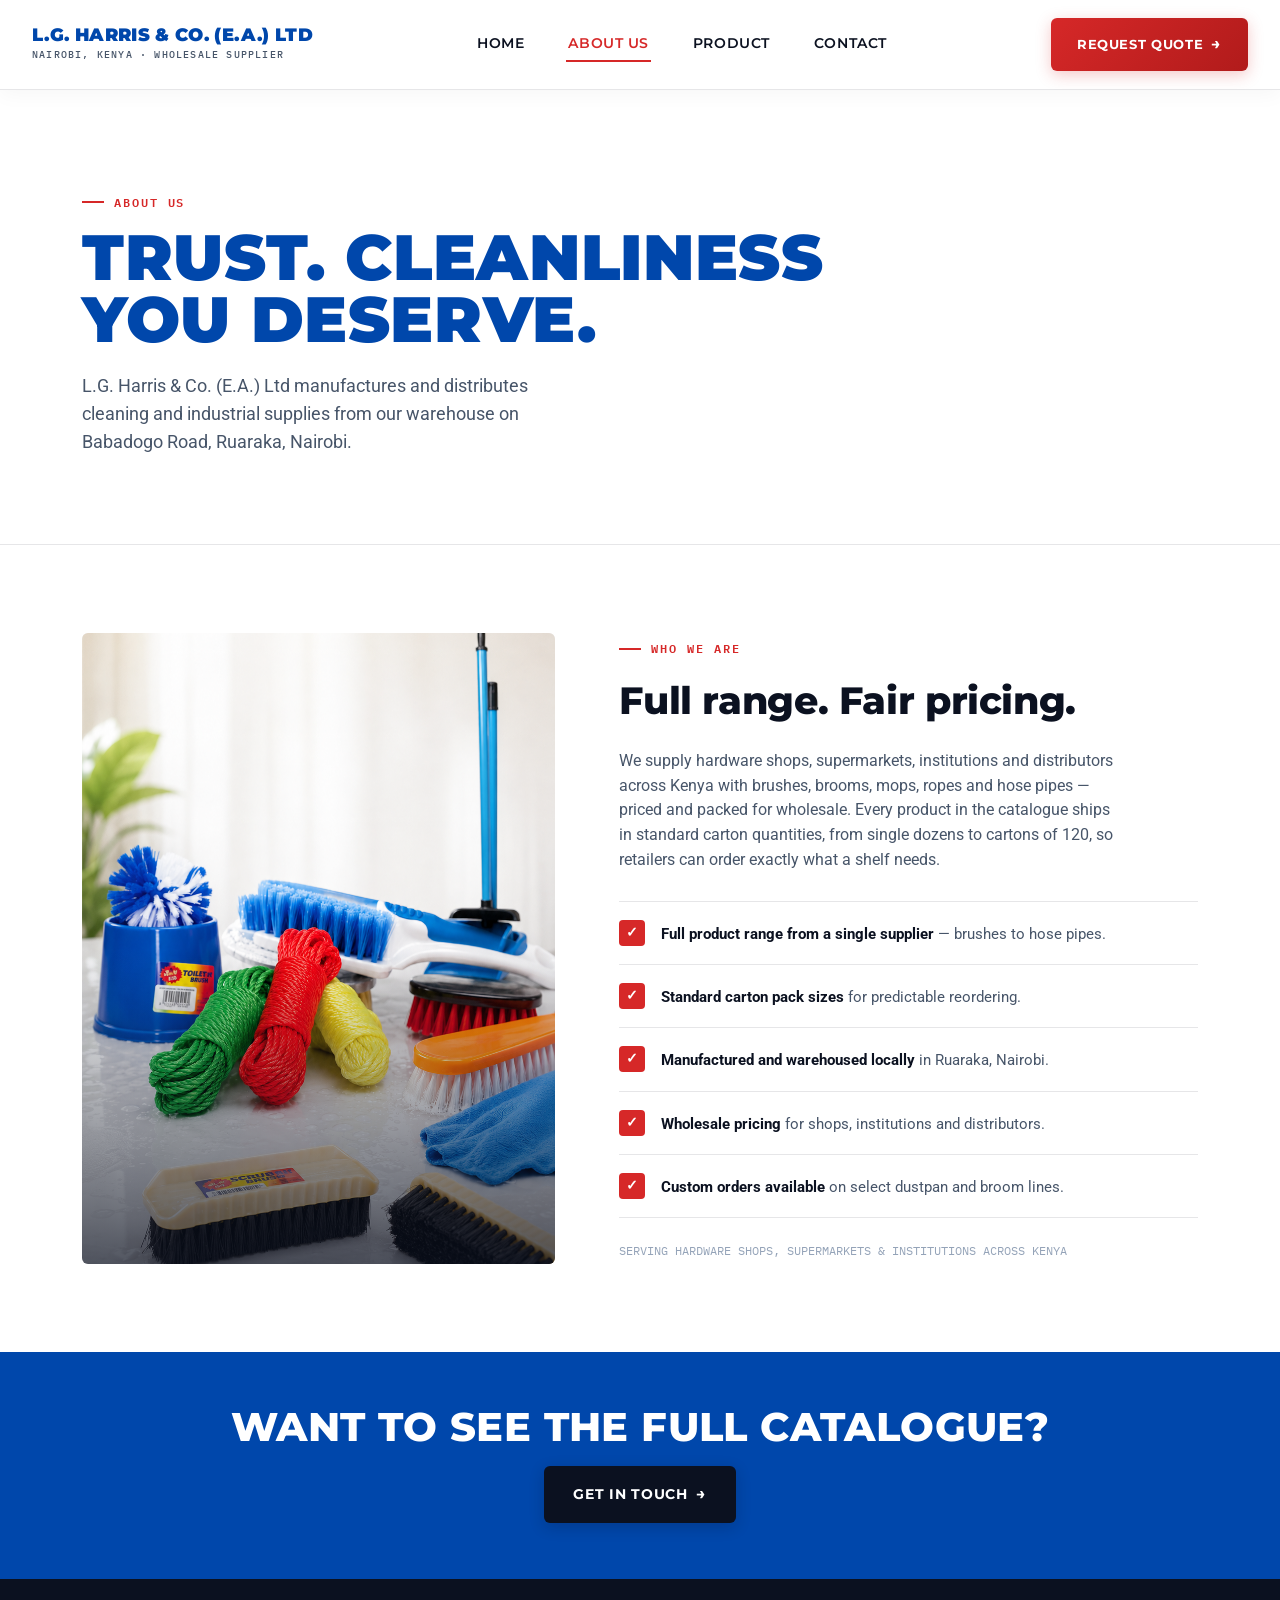
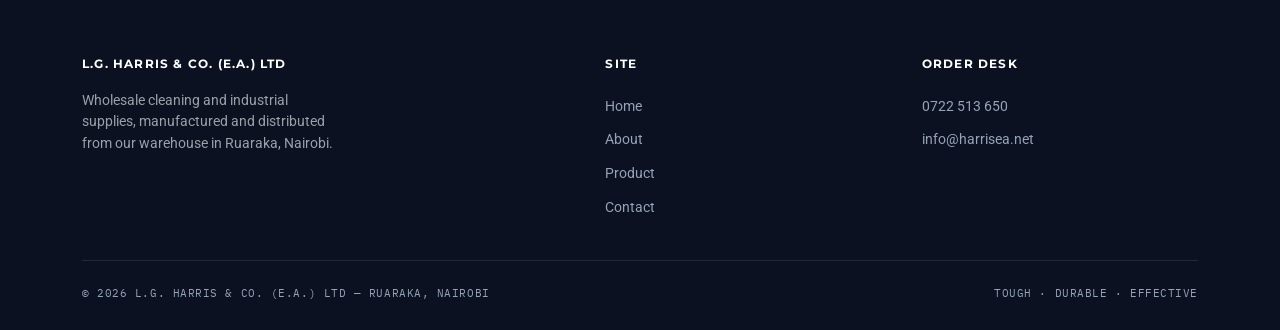
==== about us.html @ bb318edc "Added website files" ====
<!DOCTYPE html>
<html lang="en">
<head>
<meta charset="UTF-8">
<meta name="viewport" content="width=device-width, initial-scale=1.0">
<title>About — L.G. Harris & Co. (E.A.) Ltd</title>
<meta name="description" content="Who L.G. Harris & Co. (E.A.) Ltd is and how we supply wholesale cleaning and industrial supplies across Kenya.">
<link rel="stylesheet" href="styles.css">
</head>
<body>

<header class="site-nav">
  <div class="nav-inner">
        <a href="index.html" class="logo">
      <span class="logo-main">L.G. Harris &amp; Co. (E.A.) Ltd</span>
      <span class="logo-sub">Nairobi, Kenya · Wholesale Supplier</span>
    </a>
    <nav class="primary-links">
      <a href="index.html">Home</a>
      <a href="about us.html" aria-current="page">About Us</a>
      <a href="product.html">Product</a>
      <a href="contact.html">Contact</a>
    </nav>
    <a href="contact.html" class="nav-cta">Request Quote</a>
    <button class="hamburger" aria-label="Toggle menu">
      <span></span><span></span><span></span>
    </button>
  </div>
  <div class="mobile-panel">
    <a href="index.html">Home</a>
    <a href="about us.html">About US</a>
    <a href="product.html">Product</a>
    <a href="contact.html">Contact</a>
  </div>
</header>

<section class="hero" style="padding-bottom:56px;">
  <div class="wrap">
    <span class="eyebrow">About Us</span>
    <h1 class="display" style="font-size:clamp(38px,5.5vw,64px); margin-top:16px;">Trust. Cleanliness<br>you deserve.</h1>
    <p class="lede" style="margin-top:18px;">L.G. Harris &amp; Co. (E.A.) Ltd manufactures and distributes cleaning and industrial supplies from our warehouse on Babadogo Road, Ruaraka, Nairobi.</p>
  </div>
</section>

<section class="section">
  <div class="wrap">
    <div class="about-grid">
            <div class="about-media reveal">
        <img src="images/about-warehouse.jpg.png" alt="L.G. Harris Ruaraka Warehouse">
      
      </div>
      <div class="reveal">
        <span class="eyebrow">Who We Are</span>
        <h2 style="font-size:clamp(28px,3.6vw,38px); margin:14px 0 18px;">Full range. Fair pricing.</h2>
        <p style="color:var(--steel); font-size:16px; max-width:56ch;">
          We supply hardware shops, supermarkets, institutions and distributors across Kenya with brushes, brooms, mops, ropes and hose pipes — priced and packed for wholesale. Every product in the catalogue ships in standard carton quantities, from single dozens to cartons of 120, so retailers can order exactly what a shelf needs.
        </p>

        <div class="value-list">
          <div class="value-item">
            <div class="check">✓</div>
            <p><strong>Full product range from a single supplier</strong> — brushes to hose pipes.</p>
          </div>
          <div class="value-item">
            <div class="check">✓</div>
            <p><strong>Standard carton pack sizes</strong> for predictable reordering.</p>
          </div>
          <div class="value-item">
            <div class="check">✓</div>
            <p><strong>Manufactured and warehoused locally</strong> in Ruaraka, Nairobi.</p>
          </div>
          <div class="value-item">
            <div class="check">✓</div>
            <p><strong>Wholesale pricing</strong> for shops, institutions and distributors.</p>
          </div>
          <div class="value-item">
            <div class="check">✓</div>
            <p><strong>Custom orders available</strong> on select dustpan and broom lines.</p>
          </div>
        </div>
        <p class="timeline-note">SERVING HARDWARE SHOPS, SUPERMARKETS &amp; INSTITUTIONS ACROSS KENYA</p>
      </div>
    </div>
  </div>
</section>

<section class="cta-banner">
  <div class="wrap">
    <h2 class="display" style="letter-spacing:0.01em;">Want to see the full catalogue?</h2>
    <a href="contact.html" class="btn btn-primary">Get In Touch</a>
  </div>
</section>

<footer>
  <div class="wrap">
    <div class="footer-grid">
      <div>
        <h5>L.G. Harris &amp; Co. (E.A.) Ltd</h5>
        <p style="color:#9BA0A9; font-size:14px; max-width:32ch;">Wholesale cleaning and industrial supplies, manufactured and distributed from our warehouse in Ruaraka, Nairobi.</p>
      </div>
      <div>
        <h5>Site</h5>
        <a href="index.html">Home</a>
        <a href="about.html">About</a>
        <a href="product.html">Product</a>
        <a href="contact.html">Contact</a>
      </div>
      <div>
        <h5>Order Desk</h5>
        <a href="tel:+254722513650">0722 513 650</a>
        <a href="mailto:info@harrisea.net">info@harrisea.net</a>
      </div>
    </div>
    <div class="footer-bottom">
      <span>© 2026 L.G. HARRIS &amp; CO. (E.A.) LTD — RUARAKA, NAIROBI</span>
      <span>TOUGH · DURABLE · EFFECTIVE</span>
    </div>
  </div>
  <!-- Image Modal -->
<div id="imageModal" class="modal">
  <span class="modal-close">&times;</span>
  <img class="modal-content" id="modalImg">
</div>
</footer>
<script src="script.js"></script>
</body>
</html>
---- styles.css ----
/* ============================================
   L.G. HARRIS & CO. — shared stylesheet
   ============================================ */

@import url('https://fonts.googleapis.com/css2?family=Montserrat:wght@400;500;600;700;800;900&family=Roboto:wght@300;400;500;700&family=IBM+Plex+Mono:wght@500;600&display=swap');

:root{
  --blue:#0B1120;        
  --blue-soft:#1E293B;   
  --green:#0E8A4F;       
  --green-dark:#0A6B3D;
  --red:#D62828;         
  --yellow:#F2A93B;      
  --yellow-deep:#D68B1E;
  --paper:#FFFFFF;       
  --paper-dim:#F8FAFC;   
  --steel:#475569;       
  --steel-light:#94A3B8; 
  --line: rgba(11,17,32,0.10);
  --line-light: rgba(255,255,255,0.10);
  --radius: 6px;
}

*,*::before,*::after{ box-sizing:border-box; }
html{ scroll-behavior:smooth; }
body{
  margin:0;
  background:var(--paper);
  color:var(--blue);
  font-family:'Roboto', sans-serif;
  font-size:16px;
  line-height:1.55;
  -webkit-font-smoothing:antialiased;
}
img{ max-width:100%; display:block; }
a{ color:inherit; text-decoration:none; }
ul{ list-style:none; margin:0; padding:0; }
h1,h2,h3,h4{ margin:0; font-family:'Montserrat', sans-serif; font-weight:800; letter-spacing:-0.01em; }
p{ margin:0; }
button{ font-family:'Roboto', sans-serif; cursor:pointer; }

.eyebrow{ font-family:'IBM Plex Mono',monospace; font-size:12px; font-weight:600; letter-spacing:0.16em; text-transform:uppercase; color:var(--red); display:inline-flex; align-items:center; gap:10px; }
.eyebrow::before{ content:""; width:22px; height:2px; background:var(--red); display:inline-block; }
.display{ font-family:'Montserrat', sans-serif; font-weight:900; text-transform:uppercase; letter-spacing:0.01em; line-height:0.96; }
.wrap{ max-width:1180px; margin:0 auto; padding:0 32px; }
:focus-visible{ outline:3px solid var(--yellow); outline-offset:2px; }

/* NAV */
header.site-nav{ position:sticky; top:0; z-index:100; background:var(--paper); border-bottom:1px solid var(--line); box-shadow: 0 4px 20px rgba(11,17,32,0.04); }
.nav-inner{ display:flex; align-items:center; justify-content: space-between; padding:18px 32px; max-width:1280px; margin:0 auto; }
.logo{ display:flex; flex-direction:column; gap:3px; text-decoration:none; flex-shrink: 0; }
.logo-main{ font-family:'Montserrat', sans-serif; font-weight:900; font-size:18px; letter-spacing:0.02em; color:#0047AB; text-transform:uppercase; line-height:1; }
.logo-sub{ font-family:'IBM Plex Mono',monospace; font-size:10px; font-weight:500; letter-spacing:0.12em; color:var(--steel); text-transform:uppercase; }
nav.primary-links{ display:flex; align-items:center; gap:40px; flex-shrink: 0; }
nav.primary-links a{ font-family:'Montserrat', sans-serif; font-size:14px; font-weight:600; text-transform:uppercase; letter-spacing:0.04em; padding:6px 2px; border-bottom:2px solid transparent; transition:border-color .15s ease, color .15s ease; }
nav.primary-links a:hover, nav.primary-links a[aria-current="page"]{ border-color:var(--red); color:var(--red); }
.nav-cta{ display: inline-flex; align-items:center; gap:8px; background: linear-gradient(135deg, var(--red), #B11B1B); color: var(--paper); font-family:'Montserrat', sans-serif; font-size:13px; font-weight:700; text-transform:uppercase; letter-spacing:0.05em; padding:14px 26px; border:none; border-radius:var(--radius); transition:all 0.3s cubic-bezier(0.25, 0.8, 0.25, 1); box-shadow: 0 4px 15px rgba(214, 40, 40, 0.25); flex-shrink:0; position:relative; }
.nav-cta::after{ content:"→"; font-size:16px; font-weight:700; transition: transform 0.3s ease; }
.nav-cta:hover{ transform: translateY(-3px); box-shadow: 0 8px 25px rgba(214, 40, 40, 0.35); filter: brightness(1.1); }
.nav-cta:hover::after{ transform: translateX(4px); }
.hamburger{ display:none; flex-direction:column; gap:5px; background:none; border:none; padding:8px; }
.hamburger span{ width:24px; height:2px; background:var(--blue); }
.mobile-panel{ display:none; flex-direction:column; border-top:1px solid var(--line); background:var(--paper); }
.mobile-panel a{ padding:16px 32px; border-bottom:1px solid var(--line); font-family:'Montserrat', sans-serif; font-weight:600; text-transform:uppercase; font-size:14px; letter-spacing:0.04em; }
.mobile-panel.open{ display:flex; }

/* HERO */
.hero{ background:var(--paper); color:var(--blue); padding:96px 0 72px; position:relative; overflow:hidden; border-bottom: 1px solid var(--line); }
.hero .wrap{ position:relative; z-index:2; }
.hero-grid{ display:grid; grid-template-columns:1.1fr 0.7fr; gap:56px; align-items:end; }
.hero h1{ font-family:'Montserrat', sans-serif; font-weight:900; font-size:clamp(42px,6.2vw,84px); color:#0047AB; margin:18px 0 22px; }
.hero h1 .accent{ color:var(--red); }
.hero p.lede{ font-size:18px; color:var(--steel); max-width:46ch; margin-bottom:32px; }
.btn-row{ display:flex; gap:14px; flex-wrap:wrap; }
.btn{ display:inline-flex; align-items:center; gap:8px; padding:15px 28px; font-family:'Montserrat', sans-serif; font-size:14px; font-weight:700; text-transform:uppercase; letter-spacing:0.05em; border:1px solid transparent; border-radius:var(--radius); transition: all 0.3s cubic-bezier(0.25, 0.8, 0.25, 1); }
.btn::after{ content:"→"; font-size:16px; transition: transform 0.3s ease; }
.btn:hover::after{ transform: translateX(4px); }
.btn-primary{ background: linear-gradient(135deg, var(--yellow), var(--yellow-deep)); color:var(--blue); box-shadow: 0 4px 15px rgba(242, 169, 59, 0.3); }
.btn-primary:hover{ transform: translateY(-3px); box-shadow: 0 8px 25px rgba(242, 169, 59, 0.4); filter: brightness(1.1); }
.btn-outline{ border-color:var(--blue); color:var(--blue); }
.btn-outline:hover{ border-color:var(--red); color:var(--red); background: rgba(214, 40, 40, 0.05); }

/* STATS */
.stats{ background:var(--blue-soft); border-top:1px solid var(--line-light); }
.stats-grid{ display:grid; grid-template-columns:repeat(4,1fr); }
.stat{ padding:34px 20px; text-align:center; border-left:1px solid var(--line-light); }
.stat:first-child{ border-left:none; }
.stat .num{ font-family:'Montserrat', sans-serif; font-weight:900; font-size:42px; color:#FFFFFF; }
.stat .lbl{ font-family:'IBM Plex Mono',monospace; font-size:11px; letter-spacing:0.1em; text-transform:uppercase; color:#FFFFFF; margin-top:6px; }

/* SECTIONS */
.section{ padding:88px 0; }
.section.tight{ padding:64px 0; }
.section-head{ max-width:640px; margin-bottom:48px; }
.section-head h2{ font-family:'Montserrat', sans-serif; font-weight:800; font-size:clamp(30px,4vw,46px); margin:14px 0 16px; }
.section-head p{ color:var(--steel); font-size:16px; max-width:52ch; }
.section.on-dark{ background:var(--blue); color:var(--paper); }
.section.on-dark .section-head p{ color:var(--steel-light); }
.section.on-dim{ background:var(--paper-dim); }

/* CATEGORY GRID */
.cat-grid{ display:grid; grid-template-columns:repeat(3,1fr); gap:1px; background:var(--line); border:1px solid var(--line); border-radius:var(--radius); overflow:hidden; }
.cat-card{ background:var(--paper); padding:30px 26px; transition:all 0.3s ease; }
.cat-card:hover{ background:#fff; transform: translateY(-3px); }
.cat-card .idx{ font-family:'IBM Plex Mono',monospace; font-size:12px; color:var(--red); font-weight:600; }
.cat-card h3{ font-family:'Montserrat', sans-serif; font-size:19px; font-weight:700; margin:12px 0 8px; }
.cat-card p{ color:var(--steel); font-size:14px; margin-bottom:14px; }
.cat-card .pack{ font-family:'IBM Plex Mono',monospace; font-size:12px; color:var(--steel-light); border-top:1px dashed var(--line); padding-top:12px; }

/* PRODUCT PAGE */
.filter-row{ display:flex; flex-wrap:wrap; gap:10px; margin-bottom:40px; }
.filter-btn{ background:transparent; border:1px solid var(--line); padding:10px 18px; font-family:'Montserrat', sans-serif; font-size:13px; font-weight:600; text-transform:uppercase; letter-spacing:0.03em; border-radius:var(--radius); transition:all .15s ease; }
.filter-btn.active, .filter-btn:hover{ background:var(--blue); color:var(--paper); border-color:var(--blue); }
.product-grid{ display:grid; grid-template-columns:repeat(3,1fr); gap:26px; }
.product-card{ background:#fff; border:1px solid var(--line); border-radius:var(--radius); overflow:hidden; transition:transform .15s ease, box-shadow .15s ease; }
.product-card:hover{ transform:translateY(-4px); box-shadow:0 14px 28px rgba(11,17,32,0.08); }
.ph-image{ aspect-ratio:4/3; background-color: #ffffff; display:flex; align-items:center; justify-content:center; position:relative; overflow:hidden; border-bottom: 1px solid var(--line); }
.ph-image span{ font-family:'IBM Plex Mono',monospace; font-size:11px; letter-spacing:0.08em; text-transform:uppercase; color:var(--steel); background:var(--paper); border:1px dashed var(--steel-light); padding:8px 12px; }
.product-body{ padding:20px; }
.product-body .tag{ font-family:'IBM Plex Mono',monospace; font-size:11px; color:var(--red); font-weight:600; text-transform:uppercase; letter-spacing:0.06em; }
.product-body h3{ font-family:'Montserrat', sans-serif; font-size:17px; font-weight:700; margin:8px 0 6px; }
.product-body p{ font-size:13.5px; color:var(--steel); margin-bottom:12px; }
.product-body .meta{ display:flex; justify-content:space-between; align-items:center; font-family:'IBM Plex Mono',monospace; font-size:12px; color:var(--steel-light); border-top:1px solid var(--line); padding-top:12px; }
.product-body .meta a{ color:var(--red); font-weight:600; text-transform:uppercase; }

/* PRODUCT BROWSER */
.browser-layout{ display:grid; grid-template-columns:260px 1fr; gap:40px; align-items:start; }
.cat-sidebar{ position:sticky; top:96px; }
.search-box{ position:relative; margin-bottom:32px; }
.search-box input{ width:100%; border:1px solid var(--line); background:#fff; padding:13px 40px 13px 14px; font-family:'Roboto', sans-serif; font-size:14px; border-radius:var(--radius); }
.search-box input:focus{ outline:none; border-color:var(--red); }
.search-box .icon{ position:absolute; right:12px; top:50%; transform:translateY(-50%); color:var(--steel-light); pointer-events:none; }
.sidebar-label{ font-family:'IBM Plex Mono',monospace; font-size:11px; letter-spacing:0.12em; text-transform:uppercase; color:var(--red); font-weight:600; margin-bottom:14px; }
.cat-nav{ border:1px solid var(--line); max-height:520px; overflow-y:auto; border-radius:var(--radius); }
.cat-nav button{ display:block; width:100%; text-align:left; background:#fff; border:none; border-bottom:1px solid var(--line); padding:13px 16px; font-family:'Montserrat', sans-serif; font-size:13px; font-weight:700; text-transform:uppercase; letter-spacing:0.02em; color:var(--blue); transition:background .12s ease, color .12s ease; }
.cat-nav button:last-child{ border-bottom:none; }
.cat-nav button:hover{ background:var(--paper-dim); }
.cat-nav button.active{ background:var(--blue); color:var(--yellow); }
.toolbar{ display:flex; justify-content:flex-end; align-items:center; margin-bottom:20px; }
.count-note{ font-family:'IBM Plex Mono',monospace; font-size:12px; color:var(--steel); text-transform:uppercase; letter-spacing:0.06em; }
.cat-tile-grid{ display:grid; grid-template-columns:repeat(3,1fr); gap:20px; }
.cat-tile{ background:#fff; border:1px solid var(--line); text-align:center; overflow:hidden; border-radius:var(--radius); transition:transform .15s ease, box-shadow .15s ease; }
.cat-tile:hover{ transform:translateY(-3px); box-shadow:0 12px 24px rgba(11,17,32,0.08); }
.cat-tile .ph-image{ aspect-ratio:1/1; }
.cat-tile .tile-body{ padding:16px 12px 20px; }
.cat-tile h3{ font-family:'Montserrat', sans-serif; font-size:14.5px; font-weight:800; text-transform:uppercase; letter-spacing:0.02em; padding-bottom:8px; margin-bottom:6px; border-bottom:2px solid var(--red); display:inline-block; }
.cat-tile .spec{ font-family:'IBM Plex Mono',monospace; font-size:11.5px; color:var(--steel); }
.cat-tile.hidden{ display:none; }

/* PROFESSIONAL IMAGE ZOOM & STYLING */
.cat-tile .ph-image img {
  width: 100%;
  height: 100%;
  object-fit: cover;
  position: absolute;
  top: 0;
  left: 0;
  background-color: #ffffff; 
  transition: transform 0.4s ease-in-out; 
}
.cat-tile:hover .ph-image img {
  transform: scale(1.08); 
}

/* FULL LINE INDEX */
.line-group{ margin-bottom:36px; }
.line-group:last-child{ margin-bottom:0; }
.line-group h4{ font-family:'IBM Plex Mono',monospace; font-size:12px; letter-spacing:0.12em; text-transform:uppercase; color:var(--red); font-weight:600; margin-bottom:16px; padding-bottom:10px; border-bottom:1px solid var(--line); }
.line-list{ display:grid; grid-template-columns:repeat(2,1fr); gap:0 40px; }
.line-list li{ display:flex; align-items:baseline; gap:10px; font-family:'Montserrat', sans-serif; font-size:14.5px; font-weight:600; padding:11px 0; border-bottom:1px dashed var(--line); text-transform:uppercase; letter-spacing:0.01em; }
.line-list li::before{ content:"—"; color:var(--red); font-weight:700; flex-shrink:0; }

/* BRANDS */
.brand-row{ display:grid; grid-template-columns:repeat(3,1fr); gap:24px; }
.brand-card{ background:var(--blue); color:var(--paper); padding:28px; border-top:4px solid var(--red); border-radius:var(--radius); }
.brand-card h4{ font-family:'Montserrat', sans-serif; font-weight:800; font-size:22px; text-transform:uppercase; letter-spacing:0.02em; margin-bottom:10px; }
.brand-card p{ color:var(--steel-light); font-size:14px; }

/* ABOUT */
.about-grid{ display:grid; grid-template-columns:0.9fr 1.1fr; gap:64px; align-items:start; }
.about-media{ aspect-ratio:3/4; background:var(--paper-dim); position:relative; overflow:hidden; border-radius:var(--radius); }
.about-media img { width: 100%; height: 100%; object-fit: cover; position: absolute; top: 0; left: 0; z-index: 1; }
.about-media::after{ content:""; position:absolute; inset:0; background: linear-gradient(to top, rgba(11,17,32,0.7) 0%, transparent 50%); z-index: 2; }
.about-media .cap{ position:absolute; bottom:20px; left:20px; color:var(--paper); font-family:'IBM Plex Mono',monospace; font-size:11px; letter-spacing:0.1em; text-transform:uppercase; z-index: 3; background: rgba(11,17,32,0.6); padding: 6px 12px; border-radius: 4px; }
.value-list{ margin-top:28px; display:flex; flex-direction:column; gap:0; }
.value-item{ display:flex; gap:16px; padding:18px 0; border-bottom:1px solid var(--line); }
.value-item:first-child{ border-top:1px solid var(--line); }
.value-item .check{ width:26px; height:26px; flex-shrink:0; background:var(--red); display:flex; align-items:center; justify-content:center; font-family:'Montserrat', sans-serif; font-weight:800; font-size:14px; color:var(--paper); border-radius:4px; }
.value-item p{ font-size:15px; color:var(--steel); padding-top:3px; }
.value-item strong{ color:var(--blue); }
.timeline-note{ font-family:'IBM Plex Mono',monospace; font-size:12px; color:var(--steel-light); margin-top:24px; }

/* CONTACT */
.contact-grid{ display:grid; grid-template-columns:0.85fr 1.15fr; gap:56px; }
.info-block{ display:flex; flex-direction:column; gap:28px; }
.info-item .lbl{ font-family:'IBM Plex Mono',monospace; font-size:11px; letter-spacing:0.1em; text-transform:uppercase; color:var(--red); margin-bottom:8px; display:block; }
.info-item p, .info-item a{ font-size:16px; }
.info-item a:hover{ color:var(--red); }
form.quote-form{ background:#fff; border:1px solid var(--line); padding:36px; border-radius:var(--radius); }
.form-row{ margin-bottom:20px; }
.form-row label{ display:block; font-size:12px; font-weight:700; font-family:'Montserrat', sans-serif; text-transform:uppercase; letter-spacing:0.05em; margin-bottom:8px; color:var(--steel); }
.form-row input, .form-row textarea{ width:100%; border:1px solid var(--line); background:var(--paper-dim); padding:13px 14px; font-family:'Roboto', sans-serif; font-size:14.5px; color:var(--blue); border-radius:var(--radius); }
.form-row input:focus, .form-row textarea:focus{ outline:none; border-color:var(--red); background:#fff; }
.form-row textarea{ min-height:120px; resize:vertical; }
.submit-btn{ background:var(--red); color:var(--paper); border:none; padding:15px 30px; font-family:'Montserrat', sans-serif; font-size:14px; font-weight:700; text-transform:uppercase; letter-spacing:0.05em; width:100%; border-radius:var(--radius); transition:background .15s ease; }
.submit-btn:hover{ background:#B11B1B; }
.form-note{ font-size:12px; color:var(--steel-light); margin-top:12px; font-family:'IBM Plex Mono',monospace; }

/* ACCORDION FAQ */
.faq-wrap { max-width: 760px; margin: 0 auto; }
.faq-item { background: #fff; border: 1px solid var(--line); border-radius: var(--radius); margin-bottom: 12px; overflow: hidden; }
.faq-q { width: 100%; background: none; border: none; padding: 18px 24px; text-align: left; font-family: 'Montserrat', sans-serif; font-weight: 700; font-size: 15px; color: var(--blue); display: flex; justify-content: space-between; align-items: center; cursor: pointer; transition: background 0.2s ease; }
.faq-q:hover { background: var(--paper-dim); }
.faq-icon { font-size: 24px; font-weight: 400; transition: transform 0.3s ease; }
.faq-item.active .faq-q { color: var(--red); }
.faq-item.active .faq-icon { transform: rotate(45deg); color: var(--red); } 
.faq-a { max-height: 0; overflow: hidden; transition: max-height 0.3s ease, padding 0.3s ease; padding: 0 24px; }
.faq-item.active .faq-a { max-height: 200px; padding: 0 24px 20px 24px; color: var(--steel); font-size: 15px; line-height: 1.6; }

/* CTA BANNER */
.cta-banner{ background:#0047AB; color:var(--paper); padding:56px 0; text-align:center; }
.cta-banner h2{ font-family:'Montserrat', sans-serif; font-weight:800; font-size:clamp(26px,4vw,40px); margin-bottom:20px; }
.cta-banner .btn-primary{ background:var(--blue); color:var(--paper); box-shadow: 0 4px 15px rgba(11,17,32,0.2); }
.cta-banner .btn-primary:hover{ background:var(--yellow); color:var(--blue); }

/* FOOTER */
footer{ background:var(--blue); color:var(--steel-light); padding:56px 0 28px; }
.footer-grid{ display:grid; grid-template-columns:1.4fr 0.8fr 0.8fr; gap:40px; padding-bottom:36px; border-bottom:1px solid var(--line-light); }
.footer-grid h5{ color:var(--paper); font-family:'Montserrat', sans-serif; font-weight:700; font-size:12px; letter-spacing:0.1em; text-transform:uppercase; margin-bottom:16px; }
.footer-grid a{ display:block; padding:6px 0; font-size:14px; transition:color .15s ease; }
.footer-grid a:hover{ color:var(--red); }
.footer-bottom{ display:flex; justify-content:space-between; align-items:center; padding-top:24px; font-family:'IBM Plex Mono',monospace; font-size:11px; letter-spacing:0.05em; flex-wrap:wrap; gap:12px; }

/* SCROLL REVEAL */
.reveal{ opacity:0; transform:translateY(24px); transition:opacity .6s ease, transform .6s ease; }
.reveal.in{ opacity:1; transform:none; }

/* MODAL (LIGHTBOX) */
.modal { display: none; position: fixed; z-index: 1000; padding-top: 60px; left: 0; top: 0; width: 100%; height: 100%; overflow: auto; background-color: rgba(11,17,32,0.9); }
.modal-content { margin: auto; display: block; max-width: 80%; max-height: 80vh; object-fit: contain; border-radius: 8px; box-shadow: 0 10px 30px rgba(0,0,0,0.5); }
.modal-close { position: absolute; top: 20px; right: 35px; color: #ffffff; font-size: 40px; font-weight: bold; transition: 0.3s; cursor: pointer; font-family: 'Montserrat', sans-serif; }
.modal-close:hover, .modal-close:focus { color: var(--red); text-decoration: none; }

/* RESPONSIVE */
@media (max-width:900px){
  .line-list{ grid-template-columns:1fr; }
  .hero-grid{ grid-template-columns:1fr; }
  .stats-grid{ grid-template-columns:repeat(2,1fr); }
  .stat:nth-child(3){ border-left:none; }
  .cat-grid{ grid-template-columns:repeat(2,1fr); }
  .product-grid{ grid-template-columns:repeat(2,1fr); }
  .brand-row{ grid-template-columns:1fr; }
  .about-grid{ grid-template-columns:1fr; }
  .contact-grid{ grid-template-columns:1fr; }
  .footer-grid{ grid-template-columns:1fr; gap:28px; }
  .browser-layout{ grid-template-columns:1fr; }
  .cat-sidebar{ position:static; }
  .cat-nav{ max-height:280px; }
  .cat-tile-grid{ grid-template-columns:repeat(2,1fr); }
}
@media (max-width:640px){
  .line-list{ grid-template-columns:1fr; }
  .wrap{ padding:0 20px; }
  nav.primary-links, .nav-cta{ display:none; }
  .hamburger{ display:flex; }
  .nav-inner{ justify-content: space-between; }
  .cat-grid{ grid-template-columns:1fr; }
  .product-grid{ grid-template-columns:1fr; }
  .stats-grid{ grid-template-columns:repeat(2,1fr); }
  .stat{ padding:26px 12px; }
  .stat .num{ font-size:32px; }
  .hero{ padding:64px 0 48px; }
  .section{ padding:56px 0; }
  .cat-tile-grid{ grid-template-columns:1fr; }
}
@media (prefers-reduced-motion: reduce){
  html{ scroll-behavior:auto; }
  .reveal{ transition:none; opacity:1; transform:none; }
}
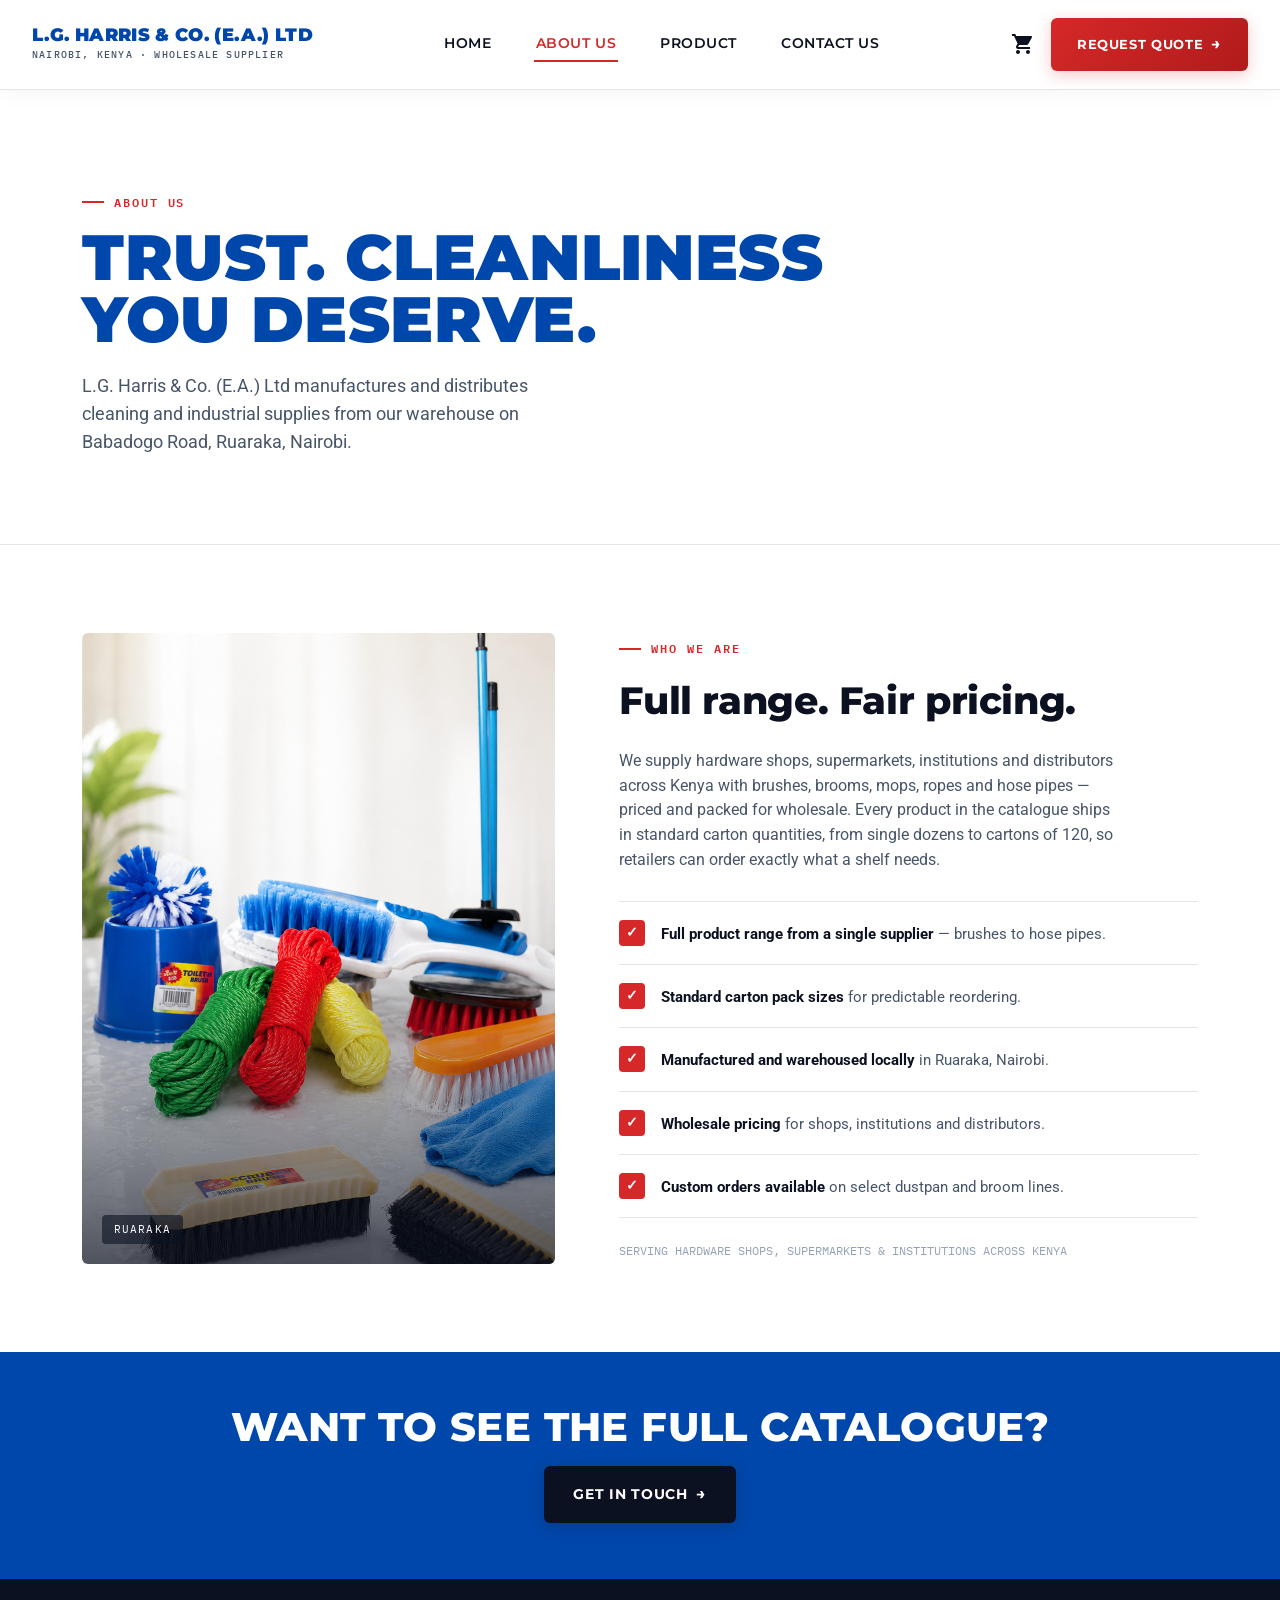
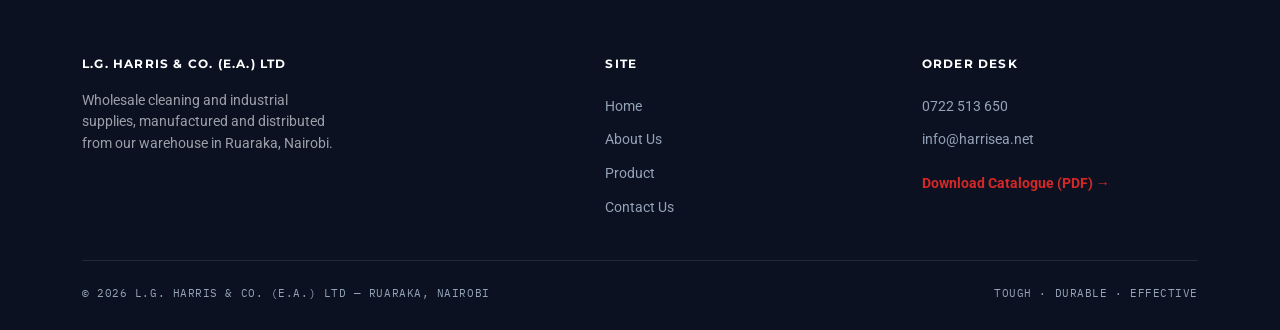
==== commit 1440efe4: "new upload" ====
--- a/about us.html
+++ b/about us.html
@@ -3,7 +3,7 @@
 <head>
 <meta charset="UTF-8">
 <meta name="viewport" content="width=device-width, initial-scale=1.0">
-<title>About — L.G. Harris & Co. (E.A.) Ltd</title>
+<title>About Us — L.G. Harris & Co. (E.A.) Ltd</title>
 <meta name="description" content="Who L.G. Harris & Co. (E.A.) Ltd is and how we supply wholesale cleaning and industrial supplies across Kenya.">
 <link rel="stylesheet" href="styles.css">
 </head>
@@ -11,7 +11,7 @@
 
 <header class="site-nav">
   <div class="nav-inner">
-        <a href="index.html" class="logo">
+    <a href="index.html" class="logo">
       <span class="logo-main">L.G. Harris &amp; Co. (E.A.) Ltd</span>
       <span class="logo-sub">Nairobi, Kenya · Wholesale Supplier</span>
     </a>
@@ -19,18 +19,24 @@
       <a href="index.html">Home</a>
       <a href="about us.html" aria-current="page">About Us</a>
       <a href="product.html">Product</a>
-      <a href="contact.html">Contact</a>
+      <a href="contact us.html">Contact Us</a>
     </nav>
-    <a href="contact.html" class="nav-cta">Request Quote</a>
+    <div class="nav-actions">
+      <a href="contact us.html" class="nav-cart" title="View Inquiry List">
+        <svg viewBox="0 0 24 24"><path d="M7 18c-1.1 0-1.99.9-1.99 2S5.9 22 7 22s2-.9 2-2-.9-2-2-2zM1 2v2h2l3.6 7.59-1.35 2.45c-.16.28-.25.61-.25.96 0 1.1.9 2 2 2h12v-2H7.42c-.14 0-.25-.11-.25-.25l.03-.12.9-1.63h7.45c.75 0 1.41-.41 1.75-1.03l3.58-6.49c.08-.14.12-.31.12-.48 0-.55-.45-1-1-1H5.21l-.94-2H1zm16 16c-1.1 0-1.99.9-1.99 2s.89 2 1.99 2 2-.9 2-2-.9-2-2-2z"/></svg>
+        <span id="navCartCount">0</span>
+      </a>
+      <a href="contact us.html" class="nav-cta">Request Quote</a>
+    </div>
     <button class="hamburger" aria-label="Toggle menu">
       <span></span><span></span><span></span>
     </button>
   </div>
   <div class="mobile-panel">
     <a href="index.html">Home</a>
-    <a href="about us.html">About US</a>
+    <a href="about us.html">About Us</a>
     <a href="product.html">Product</a>
-    <a href="contact.html">Contact</a>
+    <a href="contact us.html">Contact Us</a>
   </div>
 </header>
 
@@ -45,9 +51,9 @@
 <section class="section">
   <div class="wrap">
     <div class="about-grid">
-            <div class="about-media reveal">
-        <img src="images/about-warehouse.jpg.png" alt="L.G. Harris Ruaraka Warehouse">
-      
+      <div class="about-media reveal">
+        <img src="images/about-warehouse.png" alt="L.G. Harris Ruaraka Warehouse">
+        <span class="cap">Ruaraka</span>
       </div>
       <div class="reveal">
         <span class="eyebrow">Who We Are</span>
@@ -87,7 +93,7 @@
 <section class="cta-banner">
   <div class="wrap">
     <h2 class="display" style="letter-spacing:0.01em;">Want to see the full catalogue?</h2>
-    <a href="contact.html" class="btn btn-primary">Get In Touch</a>
+    <a href="contact us.html" class="btn btn-primary">Get In Touch</a>
   </div>
 </section>
 
@@ -101,14 +107,15 @@
       <div>
         <h5>Site</h5>
         <a href="index.html">Home</a>
-        <a href="about.html">About</a>
+        <a href="about us.html">About Us</a>
         <a href="product.html">Product</a>
-        <a href="contact.html">Contact</a>
+        <a href="contact us.html">Contact Us</a>
       </div>
       <div>
         <h5>Order Desk</h5>
         <a href="tel:+254722513650">0722 513 650</a>
         <a href="mailto:info@harrisea.net">info@harrisea.net</a>
+        <a href="catalogue.pdf" target="_blank" style="margin-top:10px; color:var(--red); font-weight:700;">Download Catalogue (PDF) →</a>
       </div>
     </div>
     <div class="footer-bottom">
@@ -116,12 +123,8 @@
       <span>TOUGH · DURABLE · EFFECTIVE</span>
     </div>
   </div>
-  <!-- Image Modal -->
-<div id="imageModal" class="modal">
-  <span class="modal-close">&times;</span>
-  <img class="modal-content" id="modalImg">
-</div>
 </footer>
+
 <script src="script.js"></script>
 </body>
 </html>
--- a/styles.css
+++ b/styles.css
@@ -54,7 +54,16 @@
 nav.primary-links{ display:flex; align-items:center; gap:40px; flex-shrink: 0; }
 nav.primary-links a{ font-family:'Montserrat', sans-serif; font-size:14px; font-weight:600; text-transform:uppercase; letter-spacing:0.04em; padding:6px 2px; border-bottom:2px solid transparent; transition:border-color .15s ease, color .15s ease; }
 nav.primary-links a:hover, nav.primary-links a[aria-current="page"]{ border-color:var(--red); color:var(--red); }
-.nav-cta{ display: inline-flex; align-items:center; gap:8px; background: linear-gradient(135deg, var(--red), #B11B1B); color: var(--paper); font-family:'Montserrat', sans-serif; font-size:13px; font-weight:700; text-transform:uppercase; letter-spacing:0.05em; padding:14px 26px; border:none; border-radius:var(--radius); transition:all 0.3s cubic-bezier(0.25, 0.8, 0.25, 1); box-shadow: 0 4px 15px rgba(214, 40, 40, 0.25); flex-shrink:0; position:relative; }
+
+.nav-actions { display:flex; align-items:center; gap:16px; flex-shrink:0; }
+
+/* NAV CART ICON */
+.nav-cart { position: relative; display: flex; align-items: center; justify-content: center; color: var(--blue); transition: color 0.2s ease; }
+.nav-cart:hover { color: var(--red); }
+.nav-cart svg { width: 24px; height: 24px; fill: currentColor; }
+.nav-cart span { position: absolute; top: -6px; right: -8px; background: var(--red); color: #fff; font-family: 'Montserrat', sans-serif; font-weight: 800; font-size: 10px; width: 18px; height: 18px; border-radius: 50%; display: flex; align-items: center; justify-content: center; border: 2px solid #fff; }
+
+.nav-cta{ display: inline-flex; align-items:center; gap:8px; background: linear-gradient(135deg, var(--red), #B11B1B); color: var(--paper); font-family:'Montserrat', sans-serif; font-size:13px; font-weight:700; text-transform:uppercase; letter-spacing:0.05em; padding:14px 26px; border:none; border-radius:var(--radius); transition:all 0.3s cubic-bezier(0.25, 0.8, 0.25, 1); box-shadow: 0 4px 15px rgba(214, 40, 40, 0.25); position:relative; }
 .nav-cta::after{ content:"→"; font-size:16px; font-weight:700; transition: transform 0.3s ease; }
 .nav-cta:hover{ transform: translateY(-3px); box-shadow: 0 8px 25px rgba(214, 40, 40, 0.35); filter: brightness(1.1); }
 .nav-cta:hover::after{ transform: translateX(4px); }
@@ -148,19 +157,8 @@
 .cat-tile.hidden{ display:none; }
 
 /* PROFESSIONAL IMAGE ZOOM & STYLING */
-.cat-tile .ph-image img {
-  width: 100%;
-  height: 100%;
-  object-fit: cover;
-  position: absolute;
-  top: 0;
-  left: 0;
-  background-color: #ffffff; 
-  transition: transform 0.4s ease-in-out; 
-}
-.cat-tile:hover .ph-image img {
-  transform: scale(1.08); 
-}
+.cat-tile .ph-image img { width: 100%; height: 100%; object-fit: cover; position: absolute; top: 0; left: 0; background-color: #ffffff; transition: transform 0.4s ease-in-out; }
+.cat-tile:hover .ph-image img { transform: scale(1.08); }
 
 /* FULL LINE INDEX */
 .line-group{ margin-bottom:36px; }
@@ -201,7 +199,7 @@
 .form-row label{ display:block; font-size:12px; font-weight:700; font-family:'Montserrat', sans-serif; text-transform:uppercase; letter-spacing:0.05em; margin-bottom:8px; color:var(--steel); }
 .form-row input, .form-row textarea{ width:100%; border:1px solid var(--line); background:var(--paper-dim); padding:13px 14px; font-family:'Roboto', sans-serif; font-size:14.5px; color:var(--blue); border-radius:var(--radius); }
 .form-row input:focus, .form-row textarea:focus{ outline:none; border-color:var(--red); background:#fff; }
-.form-row textarea{ min-height:120px; resize:vertical; }
+.form-row textarea{ min-height:150px; resize:vertical; }
 .submit-btn{ background:var(--red); color:var(--paper); border:none; padding:15px 30px; font-family:'Montserrat', sans-serif; font-size:14px; font-weight:700; text-transform:uppercase; letter-spacing:0.05em; width:100%; border-radius:var(--radius); transition:background .15s ease; }
 .submit-btn:hover{ background:#B11B1B; }
 .form-note{ font-size:12px; color:var(--steel-light); margin-top:12px; font-family:'IBM Plex Mono',monospace; }
@@ -235,11 +233,15 @@
 .reveal{ opacity:0; transform:translateY(24px); transition:opacity .6s ease, transform .6s ease; }
 .reveal.in{ opacity:1; transform:none; }
 
-/* MODAL (LIGHTBOX) */
-.modal { display: none; position: fixed; z-index: 1000; padding-top: 60px; left: 0; top: 0; width: 100%; height: 100%; overflow: auto; background-color: rgba(11,17,32,0.9); }
-.modal-content { margin: auto; display: block; max-width: 80%; max-height: 80vh; object-fit: contain; border-radius: 8px; box-shadow: 0 10px 30px rgba(0,0,0,0.5); }
-.modal-close { position: absolute; top: 20px; right: 35px; color: #ffffff; font-size: 40px; font-weight: bold; transition: 0.3s; cursor: pointer; font-family: 'Montserrat', sans-serif; }
+/* MODAL (LIGHTBOX) & MODAL CART BUTTON */
+.modal { display: none; position: fixed; z-index: 1000; padding-top: 40px; left: 0; top: 0; width: 100%; height: 100%; overflow: auto; background-color: rgba(11,17,32,0.9); }
+.modal-inner { margin: auto; display: block; text-align: center; max-width: 80%; max-height: 80vh; }
+.modal-content { max-width: 100%; max-height: 70vh; object-fit: contain; border-radius: 8px; box-shadow: 0 10px 30px rgba(0,0,0,0.5); }
+.modal-close { position: absolute; top: 20px; right: 35px; color: #ffffff; font-size: 40px; font-weight: bold; transition: 0.3s; cursor: pointer; font-family: 'Montserrat', sans-serif; z-index: 2; }
 .modal-close:hover, .modal-close:focus { color: var(--red); text-decoration: none; }
+.modal-add-btn { margin-top: 20px; display: inline-flex; align-items: center; gap: 8px; padding: 12px 24px; background: linear-gradient(135deg, var(--yellow), var(--yellow-deep)); color: var(--blue); border: none; border-radius: var(--radius); font-family: 'Montserrat', sans-serif; font-weight: 700; font-size: 14px; cursor: pointer; box-shadow: 0 4px 15px rgba(242, 169, 59, 0.3); transition: all 0.2s ease; }
+.modal-add-btn:hover { transform: translateY(-2px); box-shadow: 0 6px 20px rgba(242, 169, 59, 0.4); }
+.modal-add-btn.added { background: var(--green); color: #fff; box-shadow: 0 4px 15px rgba(14, 138, 79, 0.3); }
 
 /* RESPONSIVE */
 @media (max-width:900px){
@@ -272,6 +274,8 @@
   .hero{ padding:64px 0 48px; }
   .section{ padding:56px 0; }
   .cat-tile-grid{ grid-template-columns:1fr; }
+  .modal-inner { max-width: 95%; }
+  .modal-close { right: 15px; top: 10px; }
 }
 @media (prefers-reduced-motion: reduce){
   html{ scroll-behavior:auto; }
